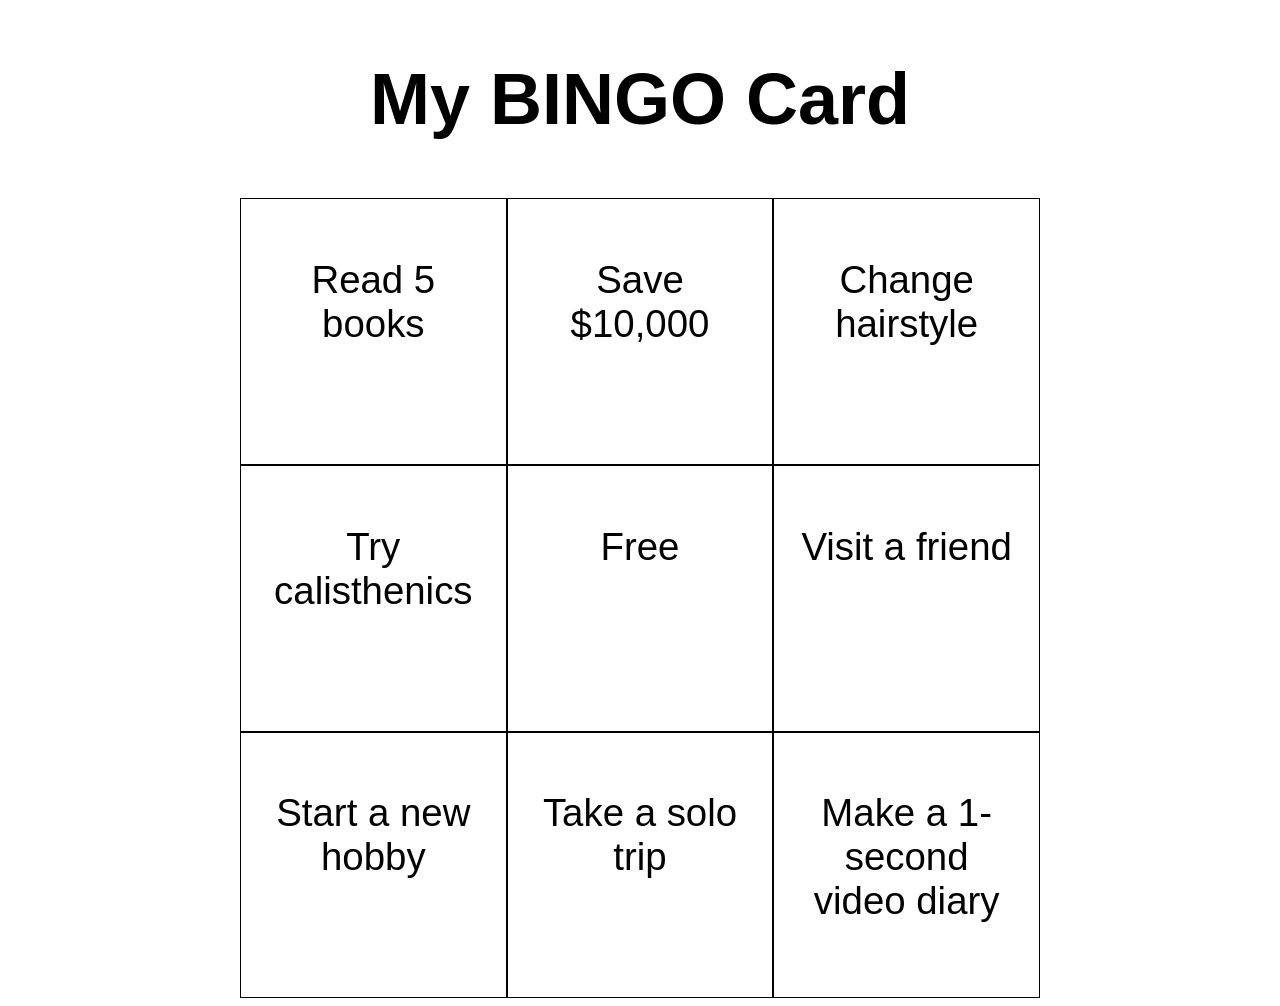
==== projects/bingoals/bingo.html @ 0b0004a7 "Create BINGO card view" ====
<!doctype html>
<html lang="en">
  <head>
    <meta charset="UTF-8" />
    <meta name="viewport" content="width=device-width, initial-scale=1.0" />
    <title>Bingo Card</title>
    <link rel="stylesheet" href="bingo.css" />
  </head>
  <body>
    <h1>My BINGO Card</h1>
    <main class="bingo-card">
      <div class="bingo-square">
        <p>Read 5 books</p>
      </div>
      <div class="bingo-square">
        <p>Save $10,000</p>
      </div>
      <div class="bingo-square">
        <p>Change hairstyle</p>
      </div>
      <div class="bingo-square">
        <p>Try calisthenics</p>
      </div>
      <div class="bingo-square">
        <p>Free</p>
      </div>
      <div class="bingo-square">
        <p>Visit a friend</p>
      </div>
      <div class="bingo-square">
        <p>Start a new hobby</p>
      </div>
      <div class="bingo-square">
        <p>Take a solo trip</p>
      </div>
      <div class="bingo-square">
        <p>Make a 1-second video diary</p>
      </div>
    </main>
  </body>
</html>
---- projects/bingoals/bingo.css ----
body {
  font-family: "Poppins", sans-serif;
  font-weight: 400;
  font-style: normal;
}

h1 {
  font-size: 72px;
  text-align: center;
  padding: 10px;
}

.bingo-card {
  display: grid;
  grid-template-columns: repeat(3, 1fr);
  width: 800px;
  max-width: 100%;
  margin: 0 auto;
  text-align: center;
}

.bingo-square {
  aspect-ratio: 1 / 1;
  border: solid 1px black;
  font-size: clamp(20px, 3vw, 42px);
  padding: 20px;
  min-width: 0;
  min-height: 0;
}
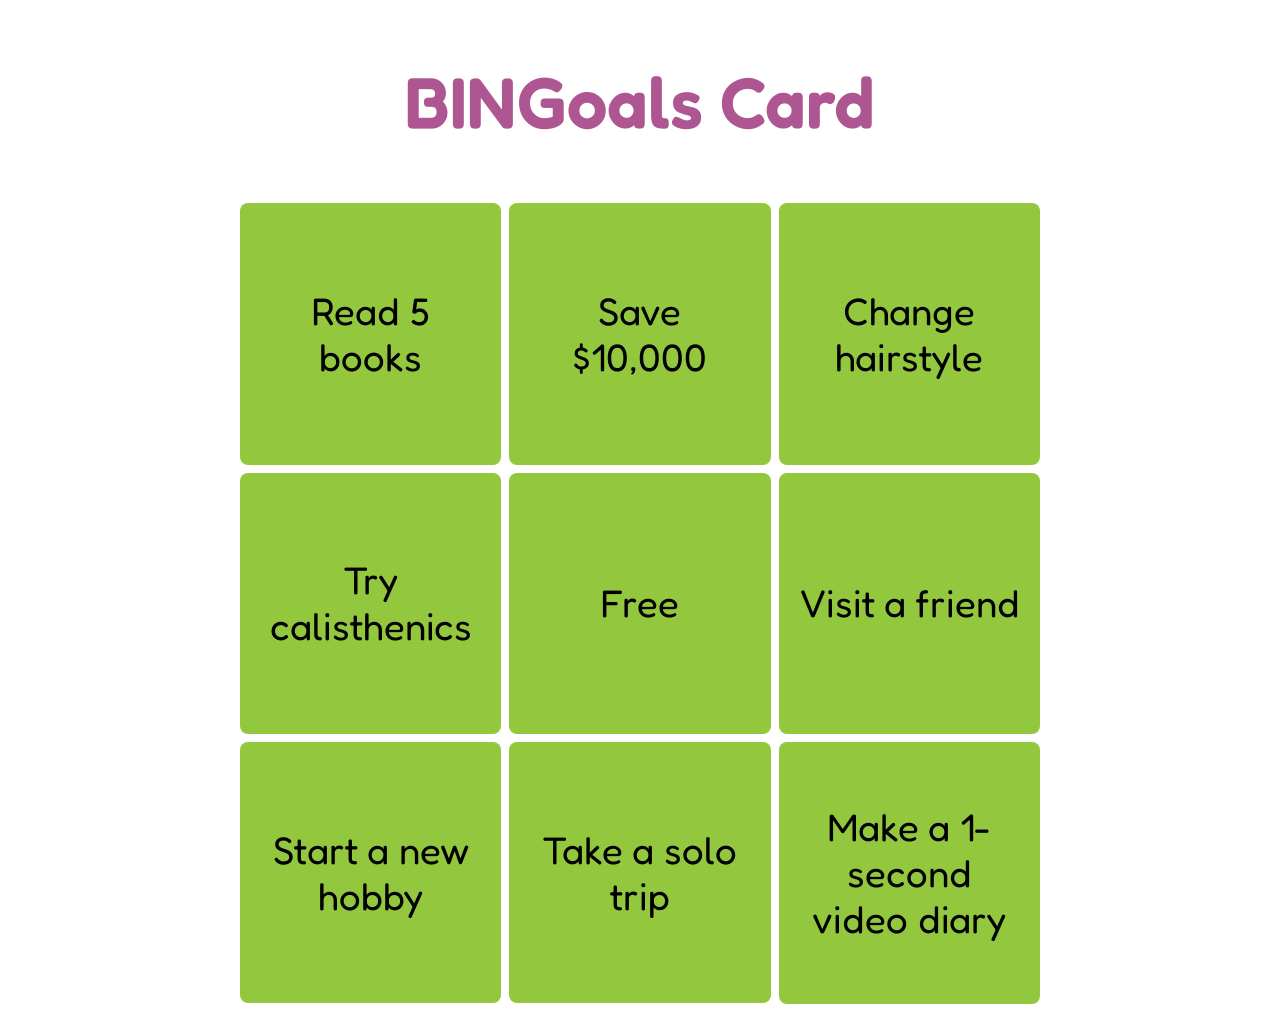
==== commit c64f5147: "Style BINGO card" ====
--- a/projects/bingoals/bingo.html
+++ b/projects/bingoals/bingo.html
@@ -4,10 +4,16 @@
     <meta charset="UTF-8" />
     <meta name="viewport" content="width=device-width, initial-scale=1.0" />
     <title>Bingo Card</title>
+    <link rel="preconnect" href="https://fonts.googleapis.com" />
+    <link rel="preconnect" href="https://fonts.gstatic.com" crossorigin />
+    <link
+      href="https://fonts.googleapis.com/css2?family=Fredoka:wght@300..700&display=swap"
+      rel="stylesheet"
+    />
     <link rel="stylesheet" href="bingo.css" />
   </head>
   <body>
-    <h1>My BINGO Card</h1>
+    <h1>BINGoals Card</h1>
     <main class="bingo-card">
       <div class="bingo-square">
         <p>Read 5 books</p>
--- a/projects/bingoals/bingo.css
+++ b/projects/bingoals/bingo.css
@@ -1,6 +1,5 @@
 body {
-  font-family: "Poppins", sans-serif;
-  font-weight: 400;
+  font-family: "Fredoka", sans-serif;
   font-style: normal;
 }
 
@@ -8,6 +7,8 @@
   font-size: 72px;
   text-align: center;
   padding: 10px;
+  font-weight: 600;
+  color: #ad5691;
 }
 
 .bingo-card {
@@ -17,13 +18,19 @@
   max-width: 100%;
   margin: 0 auto;
   text-align: center;
+  gap: 8px;
 }
 
 .bingo-square {
+  display: flex;
+  justify-content: center;
+  align-items: center;
   aspect-ratio: 1 / 1;
-  border: solid 1px black;
+  border-radius: 8px;
   font-size: clamp(20px, 3vw, 42px);
   padding: 20px;
   min-width: 0;
   min-height: 0;
+  background: #93c83e;
+  color: black;
 }
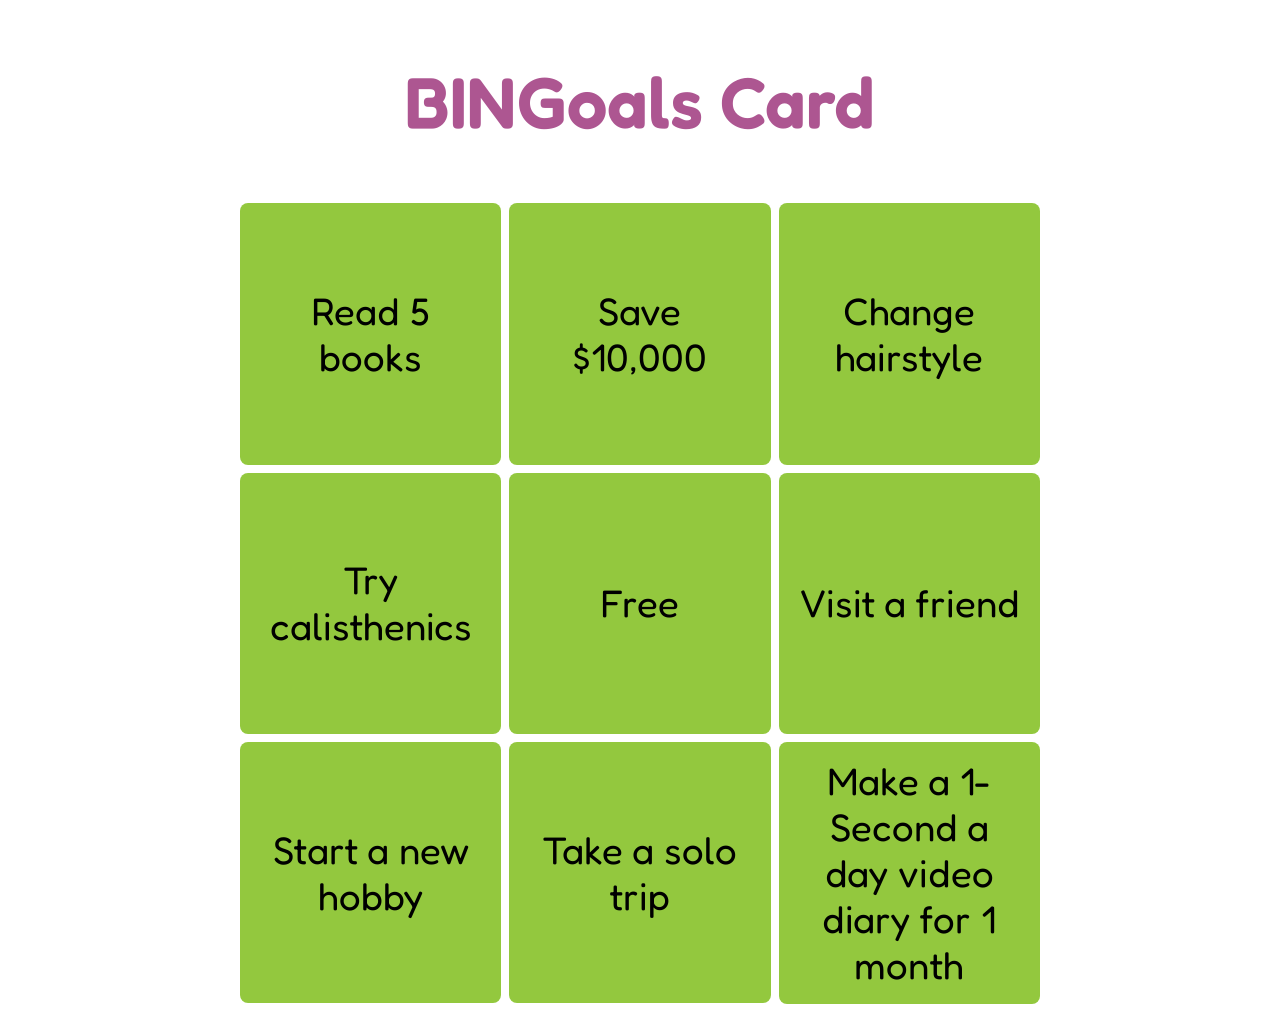
==== commit dd79edeb: "Make Bingo card dynamic" ====
--- a/projects/bingoals/bingo.html
+++ b/projects/bingoals/bingo.html
@@ -14,34 +14,8 @@
   </head>
   <body>
     <h1>BINGoals Card</h1>
-    <main class="bingo-card">
-      <div class="bingo-square">
-        <p>Read 5 books</p>
-      </div>
-      <div class="bingo-square">
-        <p>Save $10,000</p>
-      </div>
-      <div class="bingo-square">
-        <p>Change hairstyle</p>
-      </div>
-      <div class="bingo-square">
-        <p>Try calisthenics</p>
-      </div>
-      <div class="bingo-square">
-        <p>Free</p>
-      </div>
-      <div class="bingo-square">
-        <p>Visit a friend</p>
-      </div>
-      <div class="bingo-square">
-        <p>Start a new hobby</p>
-      </div>
-      <div class="bingo-square">
-        <p>Take a solo trip</p>
-      </div>
-      <div class="bingo-square">
-        <p>Make a 1-second video diary</p>
-      </div>
-    </main>
+    <main class="bingo-card"></main>
+
+    <script src="bingo.js"></script>
   </body>
 </html>
--- a/projects/bingoals/bingo.css
+++ b/projects/bingoals/bingo.css
@@ -32,5 +32,4 @@
   min-width: 0;
   min-height: 0;
   background: #93c83e;
-  color: black;
 }
